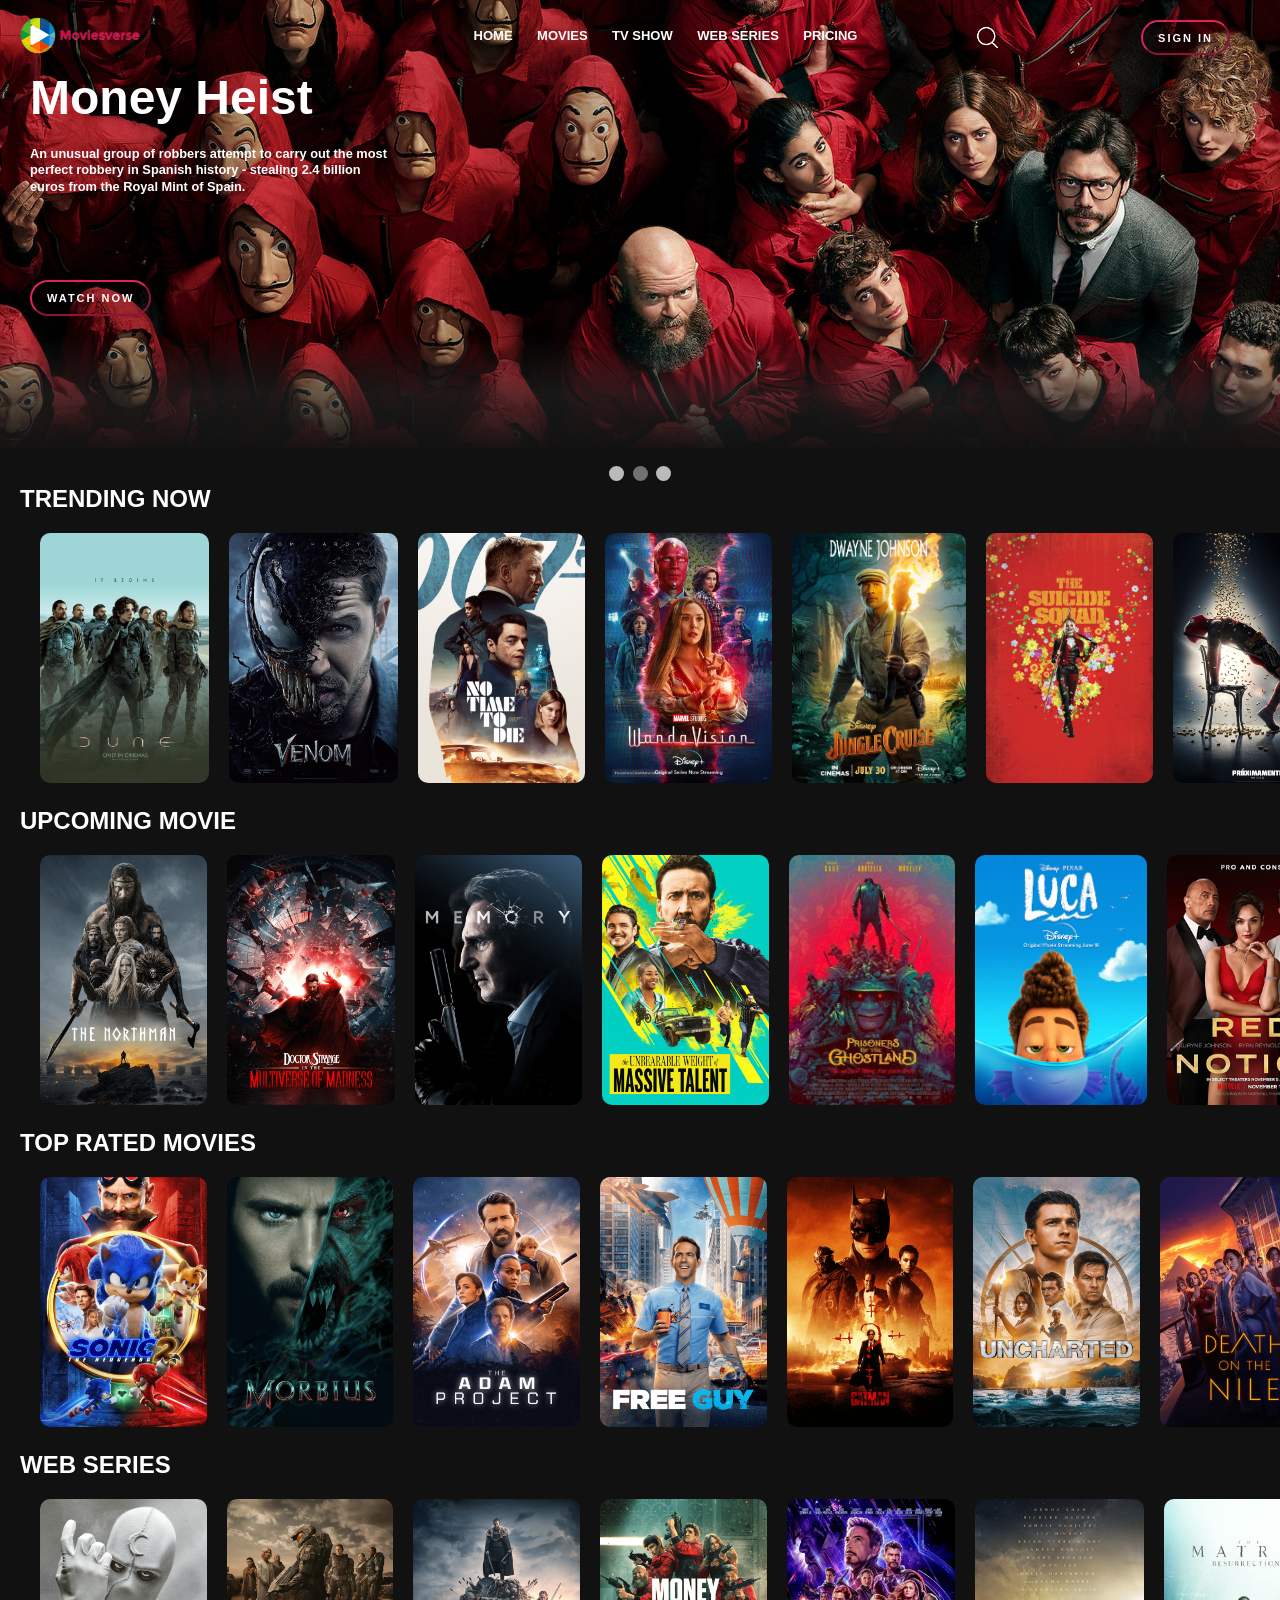
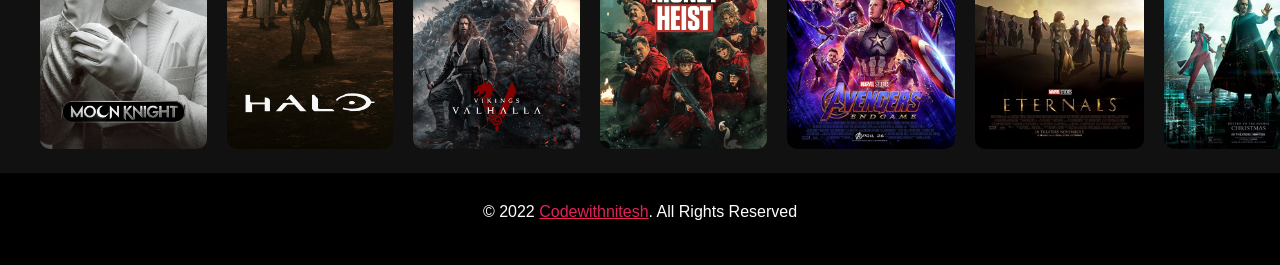
==== index.html @ e238ce98 "Add files via upload" ====
<!DOCTYPE html>
<html lang="en">
<head>
    <meta charset="UTF-8">
    <meta http-equiv="X-UA-Compatible" content="IE=edge">
    <meta name="viewport" content="width=device-width, initial-scale=1.0">
    <link rel="stylesheet" href="style.css"/>
    <!-- <script src="script.js"></script> -->
    <title>Moviesverse</title>
    <link rel="icon" type="image/icon" href="/images/titlelogo.svg">
    
</head>
<body>           
    <div class="nav"id="nav">
        <img src= "images/logo2.png" alt="Moviesverse" class="nav_logo"/>
        <ul class="nav-area">
        <!-- <input id="menu__toggle" type="checkbox" />
        <label class="menu__btn" for="menu__toggle"> -->
        <li><a href="index.html">Home</a></li>
        <li><a href="#">Movies</a></li>
        <li><a href="#">Tv show</a></li>
        <li><a href="#">Web Series</a></li>
        <li><a href="price.html">Pricing</a></li>  
        </ul>
       <img src="images/search.png" class="nav_search"/>
      <a href="login.html"><button class="btn btn-primary">Sign in</button></a>
    
</div>
    <!--header-->
    <div class="slideshow-container">
    <div class="banner">
        <div class="banner_contents">
            <h1 class="banner_title">The Falcon and the Winter Soldier</h1>
        <div class="banner_description">    
            The Falcon and the Winter Soldier is an American television miniseries created by Malcolm Spellman for the streaming service Disney+, 
            based on Marvel Comics featuring the characters Sam Wilson / Falcon and Bucky Barnes / Winter Soldier.
        </div>
        <a href="https://www.hotstar.com/in/tv/the-falcon-and-the-winter-soldier/1260055670"target="_blank" rel="noopener noreferrer"><button class="btn1 btn-primary-1">Watch Now</button></a>
    </div>
    
    <div class="banner_fadeBottom"></div>
  </div>

  <div class="banner" style="background-image:url(images/banner.jpg)">
    <div class="banner_contents">
        <h1 class="banner_title">Money Heist</h1>
    <div class="banner_description">    
        An unusual group of robbers attempt to carry out the most perfect robbery in Spanish history - stealing 2.4 billion euros from the Royal Mint of Spain.

    </div>
    <a href="https://www.netflix.com/in/title/80192098"target="_blank" rel="noopener noreferrer"><button class="btn1 btn-primary-1">Watch Now</button></a>
</div>
<div class="banner_fadeBottom"></div>
</div>

<div class="banner" style="background-image:url(images/small-movie3.jpg);">
    <div class="banner_contents">
        <h1 class="banner_title">Godzilla vs. Kong</h1>
    <div class="banner_description">    
        King Kong is transported out of his containment zone after Godzilla resurfaces and creates mayhem. Humans need his help to reach Hollow Earth and find a way to subdue the king of the monsters.
    </div>
    <a href="https://www.netflix.com/in/title/81183713"target="_blank" rel="noopener noreferrer"><button class="btn1 btn-primary-1">Watch Now</button></a>

</div>

<div class="banner_fadeBottom"></div>
</div>

</div>
<br>

<div style="text-align:center">
  <span class="dot" onclick="currentSlide(1)"></span> 
  <span class="dot" onclick="currentSlide(2)"></span> 
  <span class="dot" onclick="currentSlide(3)"></span> 
</div>

    <!--Trending Now-->
     <div class="row">
        <h2>Trending Now</h2>
        <div class="row_posters">  
            <a href="https://www.youtube.com/watch?v=8g18jFHCLXk" target="_blank"><img src="images/post-4.jpg" alt="" class="row_posterLarge"/></a>
            <a href="https://www.youtube.com/watch?v=u9Mv98Gr5pY" target="_blank" rel="noopener noreferrer"><img src="images/venom.jpg" alt="" class="row_posterLarge"/></a>
            <a href="https://www.youtube.com/watch?v=BIhNsAtPbPI" target="_blank" rel="noopener noreferrer"><img src="images/post-6.jpg" alt="" class="row_posterLarge"/></a>
            <a href="https://www.youtube.com/watch?v=sj9J2ecsSpo" target="_blank" rel="noopener noreferrer"><img src="images/post-9.jpg" alt="" class="row_posterLarge"/></a>
            <a href="https://www.youtube.com/watch?v=tvTIzMyLFSg" target="_blank" rel="noopener noreferrer"><img src="images/post-3.jpg" alt="" class="row_posterLarge"/></a>
            <a href="https://www.youtube.com/watch?v=CmRih_VtVAs" target="_blank" rel="noopener noreferrer"><img src="images/post-5.jpg" alt="" class="row_posterLarge"/></a>
            <a href="https://www.youtube.com/watch?v=Xithigfg7dA" target="_blank" rel="noopener noreferrer"><img src="images/p-5.jpg" alt="" class="row_posterLarge"/></a>
            <a href="https://www.youtube.com/watch?v=0DAmWHxeoKw" target="_blank" rel="noopener noreferrer"><img src="images/large-movie8.jpg" alt="" class="row_posterLarge"/></a>
            <a href="https://www.youtube.com/watch?v=X4bF_quwNtw" target="_blank" rel="noopener noreferrer"><img src="images/large-movie2.jpg" alt="" class="row_posterLarge"/></a>
            <a href="https://www.youtube.com/watch?v=sPoTMwOftuA" target="_blank" rel="noopener noreferrer"><img src="images/large-movie3.jpg" alt="" class="row_posterLarge"/></a>
            <a href="https://www.youtube.com/watch?v=jV4iAttXjy0" target="_blank" rel="noopener noreferrer"><img src="images/large-movie4.jpg" alt="" class="row_posterLarge"/></a>
            <a href="https://www.youtube.com/watch?v=LcDQqGJG8pA" target="_blank" rel="noopener noreferrer"><img src="images/large-movie5.jpg" alt="" class="row_posterLarge"/></a>
            <a href="https://www.youtube.com/watch?v=QNwhAdrdwp0" target="_blank" rel="noopener noreferrer"><img src="images/large-movie6.jpg" alt="" class="row_posterLarge"/></a>
            <a href="https://www.youtube.com/watch?v=UksT5I1lvJM" target="_blank" rel="noopener noreferrer"><img src="images/large-movie7.jpg" alt="" class="row_posterLarge"/></a>
            <a href="https://www.youtube.com/watch?v=ybji16u608U" target="_blank" rel="noopener noreferrer"><img src="images/p-6.jpg" alt="" class="row_posterLarge"/></a>
            <a href="https://www.youtube.com/watch?v=rq9MHCwiSCI" target="_blank" rel="noopener noreferrer"><img src="images/large-movie1.jpg" alt="" class="row_posterLarge"></a>
        </div>
     </div>
    <!--Upcoming Movies-->
    <div class="row">
        <h2>Upcoming Movie</h2>
        <div class="row_posters">
            <a href="https://www.youtube.com/watch?v=31-H0ILMDPE" target="_blank" rel="noopener noreferrer"><img src="images/upcoming-1.png" alt="" class="row_posterLarge"/></a>
            <a href="https://www.youtube.com/watch?v=aWzlQ2N6qqg" target="_blank" rel="noopener noreferrer"><img src="images/upcoming-2.png" alt="" class="row_posterLarge"/></a>
            <a href="https://www.youtube.com/watch?v=ye63hQLDj4k" target="_blank" rel="noopener noreferrer"><img src="images/upcoming-3.png" alt="" class="row_posterLarge"/></a>
            <a href="https://www.youtube.com/watch?v=CKTRbKch2K4" target="_blank" rel="noopener noreferrer"><img src="images/upcoming-4.png" alt="" class="row_posterLarge"/></a>
            <a href="https://www.youtube.com/watch?v=t7nbJt-yfHo" target="_blank" rel="noopener noreferrer"><img src="images/post-10.jpg" alt="" class="row_posterLarge"/></a>
            <a href="https://www.youtube.com/watch?v=mYfJxlgR2jw" target="_blank" rel="noopener noreferrer"><img src="images/post-11.jpg" alt="" class="row_posterLarge"/></a>
            <a href="https://www.youtube.com/watch?v=Pj0wz7zu3Ms" target="_blank" rel="noopener noreferrer"><img src="images/red-notice.jpg" alt="" class="row_posterLarge"/></a>
            <a href="https://www.youtube.com/watch?v=rBxcF-r9Ibs" target="_blank" rel="noopener noreferrer"><img src="images/movie-1.jpg" alt="" class="row_posterLarge"/></a>
            <a href="https://www.youtube.com/watch?v=8YjFbMbfXaQ" target="_blank" rel="noopener noreferrer"><img src="images/movie-3.jpg" alt="" class="row_posterLarge"/></a>
            <a href="https://www.youtube.com/watch?v=x_me3xsvDgk" target="_blank" rel="noopener noreferrer"><img src="images/movie-4.jpg" alt="" class="row_posterLarge"/></a>
            <a href="https://www.youtube.com/watch?v=ujmoYyEyDP8" target="_blank" rel="noopener noreferrer"><img src="images/movie-5.jpg" alt="" class="row_posterLarge"/></a>
            <a href="https://www.youtube.com/watch?v=Div0iP65aZo" target="_blank" rel="noopener noreferrer"><img src="images/movie-7.jpg" alt="" class="row_posterLarge"/></a>
            <a href="https://www.youtube.com/watch?v=-Qv6p6pTz5I" target="_blank" rel="noopener noreferrer"><img src="images/movie-8.jpg" alt="" class="row_posterLarge"/></a>
            <a href="https://www.youtube.com/watch?v=JfVOs4VSpmA" target="_blank" rel="noopener noreferrer"><img src="images/popular-movie-1.jpg" alt="" class="row_posterLarge"/></a>
            <a href="https://www.youtube.com/watch?v=Z1BCujX3pw8" target="_blank" rel="noopener noreferrer"><img src="images/captain-marvel.jpg" alt="" class="row_posterLarge"/></a>
           
           
        </div>
     </div>
    <!--Top Rated-->
     <div class="row">
        <h2>Top Rated Movies</h2>
        <div class="row_posters">
            <a href="https://www.youtube.com/watch?v=47r8FXYZWNU" target="_blank" rel="noopener noreferrer"><img src="images/movie-1.png" alt="" class="row_posterLarge"/></a>
            <a href="https://www.youtube.com/watch?v=oZ6iiRrz1SY" target="_blank" rel="noopener noreferrer"><img src="images/movie-2.png" alt="" class="row_posterLarge"/></a>
            <a href="https://www.youtube.com/watch?v=IE8HIsIrq4o" target="_blank" rel="noopener noreferrer"><img src="images/movie-3.png" alt="" class="row_posterLarge"/></a>
            <a href="https://www.youtube.com/watch?v=X2m-08cOAbc" target="_blank" rel="noopener noreferrer"><img src="images/movie-4.png" alt="" class="row_posterLarge"/></a>
            <a href="https://www.youtube.com/watch?v=mqqft2x_Aa4" target="_blank" rel="noopener noreferrer"><img src="images/movie-5.png" alt="" class="row_posterLarge"/></a>
            <a href="https://www.youtube.com/watch?v=eHp3MbsCbMg" target="_blank" rel="noopener noreferrer"><img src="images/movie-6.png" alt="" class="row_posterLarge"/></a>
            <a href="https://www.youtube.com/watch?v=dZRqB0JLizw" target="_blank" rel="noopener noreferrer"><img src="images/movie-7.png" alt="" class="row_posterLarge"/></a>
            <a href="https://www.youtube.com/watch?v=UWrrbBt0ej0" target="_blank" rel="noopener noreferrer"><img src="images/movie-8.png" alt="" class="row_posterLarge"/></a>
            <a href="https://www.youtube.com/watch?v=nW948Va-l10" target="_blank" rel="noopener noreferrer"><img src="images/popular-movie-3.jpg" alt="" class="row_posterLarge"/></a>
            <a href="https://www.youtube.com/watch?v=oqxAJKy0ii4" target="_blank" rel="noopener noreferrer"><img src="images/popular-movie-4.jpg" alt="" class="row_posterLarge"/></a>
            <a href="https://www.youtube.com/watch?v=IWBsDaFWyTE" target="_blank" rel="noopener noreferrer"><img src="images/popular-movie-5.jpg" alt="" class="row_posterLarge"/></a>
            <a href="https://www.youtube.com/watch?v=5VYb3B1ETlk" target="_blank" rel="noopener noreferrer"><img src="images/popular-movie-6.jpg" alt="" class="row_posterLarge"/></a>
            <a href="https://www.youtube.com/watch?v=A4du3_6QGm8" target="_blank" rel="noopener noreferrer"><img src="images/popular-movie-7.jpg" alt="" class="row_posterLarge"/></a>
            <a href="https://www.youtube.com/watch?v=XUgRCIQHmDo" target="_blank" rel="noopener noreferrer"><img src="images/popular-movie-8.jpg" alt="" class="row_posterLarge"/></a>
            <a href="https://www.youtube.com/watch?v=36mnx8dBbGE" target="_blank" rel="noopener noreferrer"><img src="images/casino-royale.jpg" alt="" class="row_posterLarge"/></a>
            <a href="https://www.youtube.com/watch?v=LDG9bisJEaI" target="_blank" rel="noopener noreferrer"><img src="images/dark-knight.jpg" alt="" class="row_posterLarge"/></a>
           
        </div>
     </div>
    <!--Web Series-->
     <div class="row">
        <h2>Web Series</h2>
        <div class="row_posters">
            <a href="https://www.youtube.com/watch?v=x7Krla_UxRg" target="_blank" rel="noopener noreferrer"><img src="images/series-1.png" alt="" class="row_posterLarge"/></a>
            <a href="https://www.youtube.com/watch?v=5KZ3MKraNKY" target="_blank" rel="noopener noreferrer"><img src="images/series-2.png" alt="" class="row_posterLarge"/></a>
            <a href="https://www.youtube.com/watch?v=Yi4YnwFT7Gk" target="_blank" rel="noopener noreferrer"><img src="images/series-3.png" alt="" class="row_posterLarge"/></a>
            <a href="https://www.youtube.com/watch?v=uwsmkWh0S5Y" target="_blank" rel="noopener noreferrer"><img src="images/series-4.png" alt="" class="row_posterLarge"/></a>
            <a href="https://www.youtube.com/watch?v=TcMBFSGVi1c" target="_blank" rel="noopener noreferrer"><img src="images/endgame.jpg" alt="" class="row_posterLarge"/></a>
            <a href="https://www.youtube.com/watch?v=x_me3xsvDgk" target="_blank" rel="noopener noreferrer"><img src="images/eternals.jpg" alt="" class="row_posterLarge"/></a>
            <a href="https://www.youtube.com/watch?v=9ix7TUGVYIo" target="_blank" rel="noopener noreferrer"><img src="images/matrix.jpg" alt="" class="row_posterLarge"/></a>
            <a href="https://www.youtube.com/watch?v=xjDjIWPwcPU" target="_blank" rel="noopener noreferrer"><img src="images/panther.jpg" alt="" class="row_posterLarge"/></a>
            <a href="https://www.youtube.com/watch?v=Pj0wz7zu3Ms" target="_blank" rel="noopener noreferrer"><img src="images/red-notice.jpg" alt="" class="row_posterLarge"/></a>
            <a href="https://www.youtube.com/watch?v=sfM7_JLk-84" target="_blank" rel="noopener noreferrer"><img src="images/ww84.jpg" alt="" class="row_posterLarge"/></a>
            <a href="https://www.youtube.com/watch?v=c8aFcHFu8QM" target="_blank" rel="noopener noreferrer"><img src="images/planet.jpg" alt="" class="row_posterLarge"/></a>
            <a href="https://www.youtube.com/watch?v=x7Krla_UxRg" target="_blank" rel="noopener noreferrer"><img src="images/series-1.png" alt="" class="row_posterLarge"/></a>
            <a href="https://www.youtube.com/watch?v=5KZ3MKraNKY" target="_blank" rel="noopener noreferrer"><img src="images/series-2.png" alt="" class="row_posterLarge"/></a>
            <a href="https://www.youtube.com/watch?v=Yi4YnwFT7Gk" target="_blank" rel="noopener noreferrer"><img src="images/series-3.png" alt="" class="row_posterLarge"/></a>
            <a href="https://www.youtube.com/watch?v=uwsmkWh0S5Y" target="_blank" rel="noopener noreferrer"><img src="images/series-4.png" alt="" class="row_posterLarge"/></a>
            
           
        </div>
     </div>
     
     <!-- <div class="About us">
        About us
        <p>Lorem ipsum dolor sit amet consectetur adipisicing elit. Error nemo adipisci porro magnam officia,
        sunt labore impedit temporibus tempora deleniti, quos laudantium voluptates alias iure vero hic neque soluta numquam.
    Lorem ipsum dolor sit amet consectetur adipisicing elit. Eaque alias quibusdam suscipit, adipisci labore sit a delectus perspiciatis voluptatibus ea corrupti eum amet perferendis! Animi id officia nulla labore quas?
Lorem ipsum dolor sit amet consectetur, adipisicing elit. Ipsa, vel voluptate qui facere quos tempora quas voluptatem modi, magnam ullam expedita adipisci nulla quo error dolor laudantium rem. Numquam, neque?</p>
     </div> -->


     
     <div class="footer-bottom">
        <div class="container">
          <p class="copyright">
            &copy; 2022 <a href="#">Codewithnitesh</a>. All Rights Reserved
          </p>
  
        </div>
      </div>
    </footer>     
     <script>
const nav = document.getElementById('nav');
            window.addEventListener('scroll', () => {
 if(window.scrollY >= 80){
     nav.classList.add('nav_black');
 }else{
     nav.classList.remove('nav_black');
            }
 });
// 
let slideIndex = 0;
showSlides();

function showSlides() {
  let i;
  let slides = document.getElementsByClassName("banner");
  let dots = document.getElementsByClassName("dot");
  for (i = 0; i < slides.length; i++) {
    slides[i].style.display = "none";  
  }
  slideIndex++;
  if (slideIndex > slides.length) {slideIndex = 1}    
  for (i = 0; i < dots.length; i++) {
    dots[i].className = dots[i].className.replace(" active", "");
  }
  slides[slideIndex-1].style.display = "block";  
  dots[slideIndex-1].className += " active";
  setTimeout(showSlides, 2000); 
};
        
     </script>
</body>
</html>
---- style.css ----
*{
    margin: 0;
    box-sizing: border-box;
}
body{
    font-family: Arial, Helvetica, sans-serif;
    background-color:#111;
}
.row{
    color:#fff;
    margin-left: 20px;
    font-weight: bold;
    /* text-align: center; */
    text-transform: uppercase;  
}
.row_posters {
    display: flex;
    overflow-y: hidden;
    overflow-x: scroll;
    padding: 20px;
    cursor: pointer;
    
}
.row_posters::-webkit-scrollbar {
display: none;
}
.row_posterLarge{
    /* width: 100%; */
    object-fit: contain;
    max-height: 250px;
    margin-right: 20px;
    transition: transform 450ms;
    border-radius: 10px;
    
}

.row_posterLarge:hover{
transform: scale(1.09);
opacity:0.5;
}
.banner{
    background-image: url(images/small-movie5.jpg);
    background-size: cover;
    background-position: center center;
    color: white;
    object-fit: contain;
    height: 448px;
    font-weight: bold;
}
.banner_contents{
    margin-left: 30px;
    padding-top: 140px;
    height: 190px;
}

.banner_title{
    font-size: 3rem;
    font-weight: 800;
    padding-bottom:0.3rem ;
    margin-top: -70px;
}
.banner_description{
    width: 45rem;
    line-height: 1.3;
    padding-top: 1rem;
    font-size: 0.8rem;
    max-width: 360px;
    height: 180px;
}
.banner_fadeBottom{
    margin-top: 145px;
    height: 7.4rem;
    background-image: linear-gradient(180deg, transparent, rgba(37,37,37,0.61),#111);
}
.nav{
    position:fixed;
    top:0;
    width: 100%;
    display:flex;
    justify-content:space-between;
    padding: 20px;
    z-index: 1;
    transition-timing-function: ease-in;
    transition: all 0.5s;
}
.nav_logo{
    width: 130px;
    margin-top: -12px;
    /* position:fixed; */
}
.nav_search{
    width: 35px;
    height: 35px;
    margin-left: 950px;
    align-items: center;
    margin-top: 0px;
    cursor: pointer;
    position: fixed;   
    
}
.nav-area li a:hover {
	background:#df235a;
	color: #333;
}
.nav_black{
    background-color: #111;
    cursor: pointer;
    /* position: fixed; */
    display:flex;
}
.nav-area {
	margin-top: 3px; 
    /* margin-left: 160px; */
    /* position: fixed;   */
}
.nav-area li {
    margin-top: 3px;
	display:inline-block;
}
.nav-area li a {
    color: #fff;
	text-decoration:none;
	padding: 5px 10px;
	font-size: 13px;
	text-transform: uppercase; 
    border-radius: 50px;
    font-weight: bold;
}
.btn {
    color:#fff ;
    font-size:11px;
    font-weight: var(--fw-700);
    text-transform: uppercase;
    letter-spacing: 2px;
    align-items: center;
    padding:0px 15px;
    border-radius:25px;
    font-weight: bold;
    border-color:#df235a;
    cursor: pointer;
    margin-right: 30px;
    /* position: fixed; */
    height: 35px;

   
   
  }
  
.btn-primary { 
    background: var(--rich-black-fogra-29); 
}
  
.btn-primary:hover{
    background:#df235a;
    
}   
.btn1 {
    color:#fff ;
    font-size: 11px;
    font-weight: var(--fw-700);
    text-transform: uppercase;
    letter-spacing: 2px;
    align-items: center;
    padding:10px 15px;
    border-radius: 25px;
    font-weight: bold;
    border-color:#df235a;
    cursor: pointer;
    position: absolute;
    margin-top: -30px;
  }
  
.btn-primary-1 { 
    background: var(--rich-black-fogra-29); 
}
  
.btn-primary-1:hover{
    background:#df235a;
}

.slideshow-container {
    /* max-width:1000px; */
    position: relative;
    margin: auto;
  }

 
.dot {
    cursor: pointer;
    height: 15px;
    width: 15px;
    margin: 0 2px;
    background-color: #bbb;
    border-radius: 50%;
    display: inline-block;
    transition: background-color 0.6s ease;
  }
  
.active, .dot:hover {
    background-color: #717171;
  }  
.footer-bottom { 
    padding-block: 25px;
    /* background-image: url(/images/footer-bg.jpg); */
    background-color:black;
}

.copyright {
    color:white;
    font-size: var(--fs-10);
    font-weight: var(--fw-500);
    line-height: 1.7;
    text-align: center;
    margin-bottom: 15px;
  }
  
.copyright > a {
    display: inline-block;
    color:#df235a;
  }
 
@media only screen and (max-width:1148px) {
    .nav_search {
        display: none;
    }
}
@media only screen and (max-width:733px) {
    .btn-primary {
        display: none;
    }
}
/* @media only screen and (max-width:614px) {
    .nav-area{
        display:flex;
        flex-direction: column;
        
    }
} */
/* .About.us{
  color: white;
  text-align: center;
} */
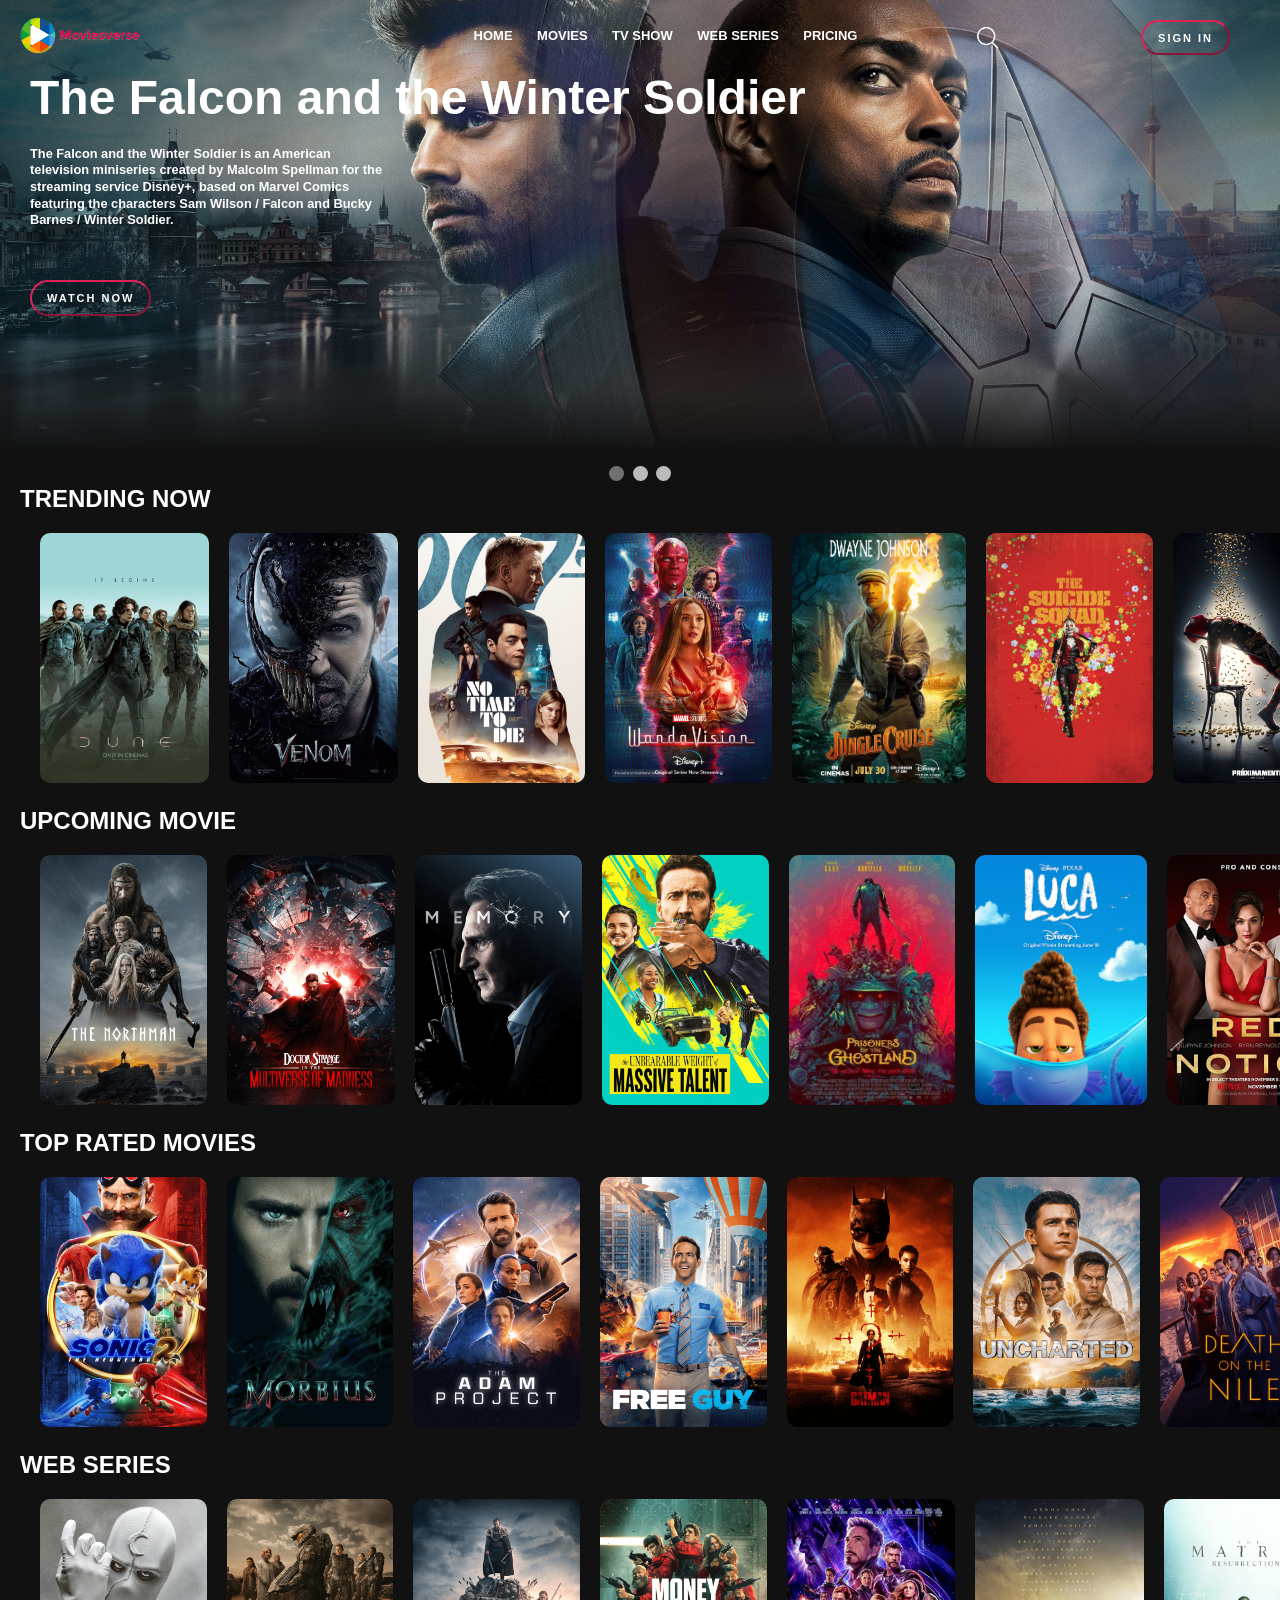
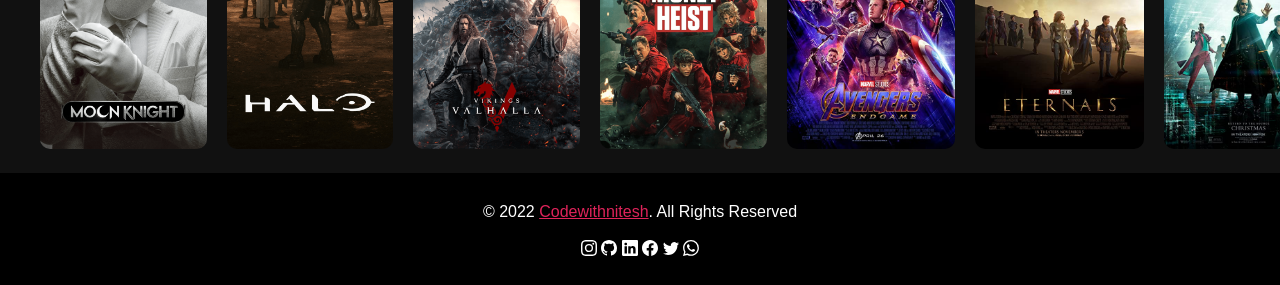
==== commit 4bdc8f05: "Social media icon" ====
--- a/index.html
+++ b/index.html
@@ -182,7 +182,31 @@
           <p class="copyright">
             &copy; 2022 <a href="#">Codewithnitesh</a>. All Rights Reserved
           </p>
-  
+  <center>
+          <svg xmlns="http://www.w3.org/2000/svg" width="16" height="16" fill="white" class="bi bi-instagram insta" viewBox="0 0 16 16">
+            <path d="M8 0C5.829 0 5.556.01 4.703.048 3.85.088 3.269.222 2.76.42a3.917 3.917 0 0 0-1.417.923A3.927 3.927 0 0 0 .42 2.76C.222 3.268.087 3.85.048 4.7.01 5.555 0 5.827 0 8.001c0 2.172.01 2.444.048 3.297.04.852.174 1.433.372 1.942.205.526.478.972.923 1.417.444.445.89.719 1.416.923.51.198 1.09.333 1.942.372C5.555 15.99 5.827 16 8 16s2.444-.01 3.298-.048c.851-.04 1.434-.174 1.943-.372a3.916 3.916 0 0 0 1.416-.923c.445-.445.718-.891.923-1.417.197-.509.332-1.09.372-1.942C15.99 10.445 16 10.173 16 8s-.01-2.445-.048-3.299c-.04-.851-.175-1.433-.372-1.941a3.926 3.926 0 0 0-.923-1.417A3.911 3.911 0 0 0 13.24.42c-.51-.198-1.092-.333-1.943-.372C10.443.01 10.172 0 7.998 0h.003zm-.717 1.442h.718c2.136 0 2.389.007 3.232.046.78.035 1.204.166 1.486.275.373.145.64.319.92.599.28.28.453.546.598.92.11.281.24.705.275 1.485.039.843.047 1.096.047 3.231s-.008 2.389-.047 3.232c-.035.78-.166 1.203-.275 1.485a2.47 2.47 0 0 1-.599.919c-.28.28-.546.453-.92.598-.28.11-.704.24-1.485.276-.843.038-1.096.047-3.232.047s-2.39-.009-3.233-.047c-.78-.036-1.203-.166-1.485-.276a2.478 2.478 0 0 1-.92-.598 2.48 2.48 0 0 1-.6-.92c-.109-.281-.24-.705-.275-1.485-.038-.843-.046-1.096-.046-3.233 0-2.136.008-2.388.046-3.231.036-.78.166-1.204.276-1.486.145-.373.319-.64.599-.92.28-.28.546-.453.92-.598.282-.11.705-.24 1.485-.276.738-.034 1.024-.044 2.515-.045v.002zm4.988 1.328a.96.96 0 1 0 0 1.92.96.96 0 0 0 0-1.92zm-4.27 1.122a4.109 4.109 0 1 0 0 8.217 4.109 4.109 0 0 0 0-8.217zm0 1.441a2.667 2.667 0 1 1 0 5.334 2.667 2.667 0 0 1 0-5.334z"/>
+          </svg>
+   
+          <svg xmlns="http://www.w3.org/2000/svg" width="16" height="16" fill="white" class="bi bi-github" viewBox="0 0 16 16">
+            <path d="M8 0C3.58 0 0 3.58 0 8c0 3.54 2.29 6.53 5.47 7.59.4.07.55-.17.55-.38 0-.19-.01-.82-.01-1.49-2.01.37-2.53-.49-2.69-.94-.09-.23-.48-.94-.82-1.13-.28-.15-.68-.52-.01-.53.63-.01 1.08.58 1.23.82.72 1.21 1.87.87 2.33.66.07-.52.28-.87.51-1.07-1.78-.2-3.64-.89-3.64-3.95 0-.87.31-1.59.82-2.15-.08-.2-.36-1.02.08-2.12 0 0 .67-.21 2.2.82.64-.18 1.32-.27 2-.27.68 0 1.36.09 2 .27 1.53-1.04 2.2-.82 2.2-.82.44 1.1.16 1.92.08 2.12.51.56.82 1.27.82 2.15 0 3.07-1.87 3.75-3.65 3.95.29.25.54.73.54 1.48 0 1.07-.01 1.93-.01 2.2 0 .21.15.46.55.38A8.012 8.012 0 0 0 16 8c0-4.42-3.58-8-8-8z"/>
+          </svg>
+          
+          <svg xmlns="http://www.w3.org/2000/svg" width="16" height="16" fill="white" class="bi bi-linkedin" viewBox="0 0 16 16">
+            <path d="M0 1.146C0 .513.526 0 1.175 0h13.65C15.474 0 16 .513 16 1.146v13.708c0 .633-.526 1.146-1.175 1.146H1.175C.526 16 0 15.487 0 14.854V1.146zm4.943 12.248V6.169H2.542v7.225h2.401zm-1.2-8.212c.837 0 1.358-.554 1.358-1.248-.015-.709-.52-1.248-1.342-1.248-.822 0-1.359.54-1.359 1.248 0 .694.521 1.248 1.327 1.248h.016zm4.908 8.212V9.359c0-.216.016-.432.08-.586.173-.431.568-.878 1.232-.878.869 0 1.216.662 1.216 1.634v3.865h2.401V9.25c0-2.22-1.184-3.252-2.764-3.252-1.274 0-1.845.7-2.165 1.193v.025h-.016a5.54 5.54 0 0 1 .016-.025V6.169h-2.4c.03.678 0 7.225 0 7.225h2.4z"/>
+          </svg>
+     
+          <svg xmlns="http://www.w3.org/2000/svg" width="16" height="16" fill="white" class="bi bi-facebook" viewBox="0 0 16 16">
+            <path d="M16 8.049c0-4.446-3.582-8.05-8-8.05C3.58 0-.002 3.603-.002 8.05c0 4.017 2.926 7.347 6.75 7.951v-5.625h-2.03V8.05H6.75V6.275c0-2.017 1.195-3.131 3.022-3.131.876 0 1.791.157 1.791.157v1.98h-1.009c-.993 0-1.303.621-1.303 1.258v1.51h2.218l-.354 2.326H9.25V16c3.824-.604 6.75-3.934 6.75-7.951z"/>
+          </svg>
+
+          <svg xmlns="http://www.w3.org/2000/svg" width="16" height="16" fill="white" class="bi bi-twitter" viewBox="0 0 16 16">
+            <path d="M5.026 15c6.038 0 9.341-5.003 9.341-9.334 0-.14 0-.282-.006-.422A6.685 6.685 0 0 0 16 3.542a6.658 6.658 0 0 1-1.889.518 3.301 3.301 0 0 0 1.447-1.817 6.533 6.533 0 0 1-2.087.793A3.286 3.286 0 0 0 7.875 6.03a9.325 9.325 0 0 1-6.767-3.429 3.289 3.289 0 0 0 1.018 4.382A3.323 3.323 0 0 1 .64 6.575v.045a3.288 3.288 0 0 0 2.632 3.218 3.203 3.203 0 0 1-.865.115 3.23 3.23 0 0 1-.614-.057 3.283 3.283 0 0 0 3.067 2.277A6.588 6.588 0 0 1 .78 13.58a6.32 6.32 0 0 1-.78-.045A9.344 9.344 0 0 0 5.026 15z"/>
+          </svg>
+
+          <svg xmlns="http://www.w3.org/2000/svg" width="16" height="16" fill="white" class="bi bi-whatsapp" viewBox="0 0 16 16">
+            <path d="M13.601 2.326A7.854 7.854 0 0 0 7.994 0C3.627 0 .068 3.558.064 7.926c0 1.399.366 2.76 1.057 3.965L0 16l4.204-1.102a7.933 7.933 0 0 0 3.79.965h.004c4.368 0 7.926-3.558 7.93-7.93A7.898 7.898 0 0 0 13.6 2.326zM7.994 14.521a6.573 6.573 0 0 1-3.356-.92l-.24-.144-2.494.654.666-2.433-.156-.251a6.56 6.56 0 0 1-1.007-3.505c0-3.626 2.957-6.584 6.591-6.584a6.56 6.56 0 0 1 4.66 1.931 6.557 6.557 0 0 1 1.928 4.66c-.004 3.639-2.961 6.592-6.592 6.592zm3.615-4.934c-.197-.099-1.17-.578-1.353-.646-.182-.065-.315-.099-.445.099-.133.197-.513.646-.627.775-.114.133-.232.148-.43.05-.197-.1-.836-.308-1.592-.985-.59-.525-.985-1.175-1.103-1.372-.114-.198-.011-.304.088-.403.087-.088.197-.232.296-.346.1-.114.133-.198.198-.33.065-.134.034-.248-.015-.347-.05-.099-.445-1.076-.612-1.47-.16-.389-.323-.335-.445-.34-.114-.007-.247-.007-.38-.007a.729.729 0 0 0-.529.247c-.182.198-.691.677-.691 1.654 0 .977.71 1.916.81 2.049.098.133 1.394 2.132 3.383 2.992.47.205.84.326 1.129.418.475.152.904.129 1.246.08.38-.058 1.171-.48 1.338-.943.164-.464.164-.86.114-.943-.049-.084-.182-.133-.38-.232z"/>
+          </svg>
+        </center>
         </div>
       </div>
     </footer>     
